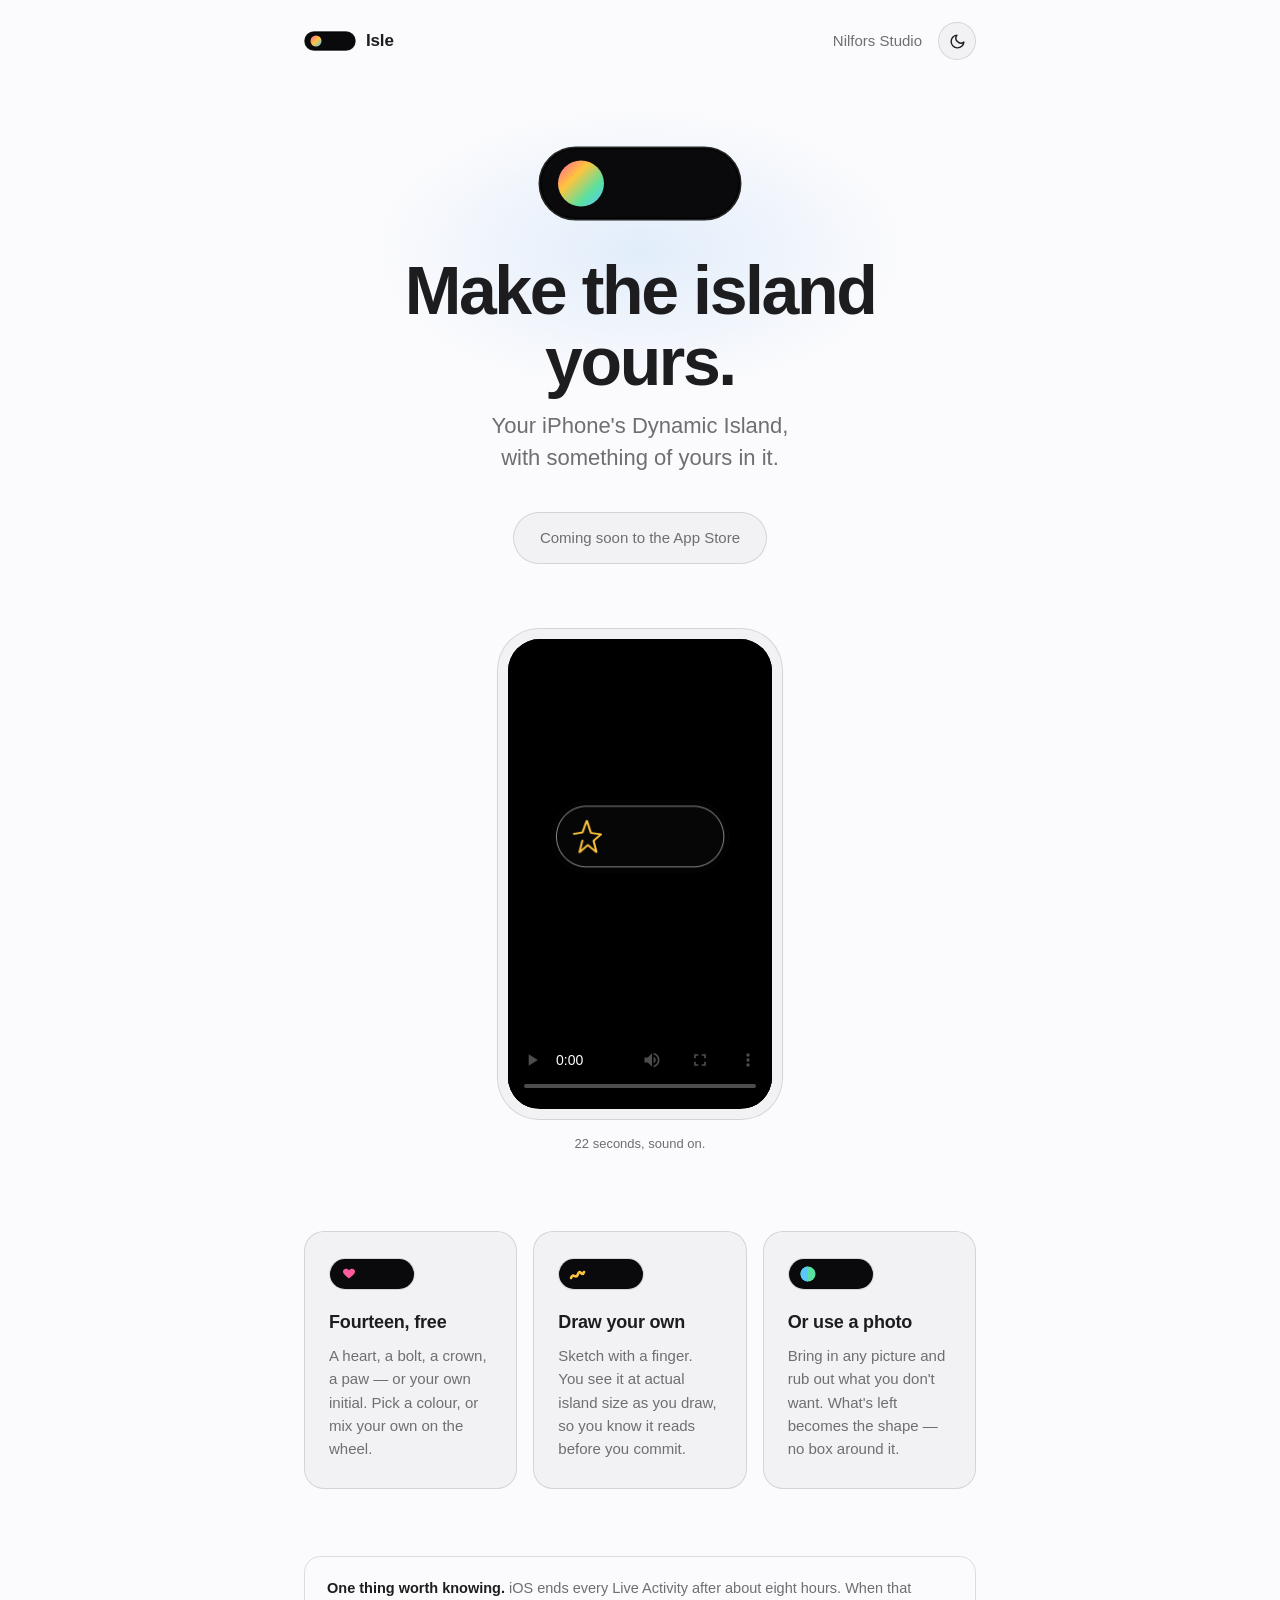
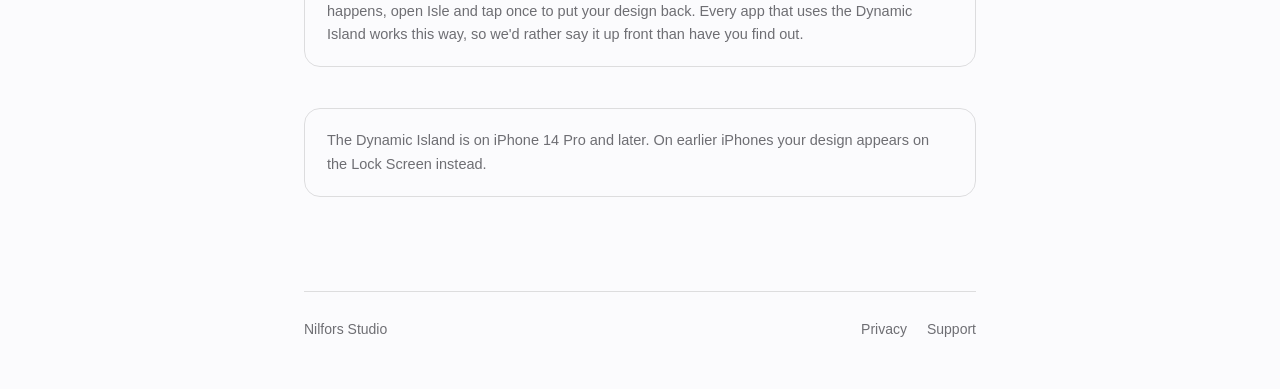
==== isle/index.html @ 1dcaf409 "Nilfors Studio website Static site for the studio and its projects. Isle lives at /isle with the pri" ====
<!doctype html>
<html lang="en">
<head>
<meta charset="utf-8">
<meta name="viewport" content="width=device-width, initial-scale=1">
<title>Isle — Make the island yours</title>
<meta name="description" content="Put a heart, a letter, or something you drew on your iPhone's Dynamic Island. Fourteen designs free.">
<meta property="og:title" content="Isle — Make the island yours">
<meta property="og:description" content="Put a heart, a letter, or something you drew on your iPhone's Dynamic Island.">
<!-- Absolute URL required by link previews. Change the host here and in the
     other two Isle pages if the studio domain differs. -->
<meta property="og:image" content="https://nilfors.studio/isle/poster.png">
<link rel="canonical" href="https://nilfors.studio/isle/">
<meta property="og:type" content="website">
<link rel="icon" href="favicon.svg" type="image/svg+xml">
<link rel="icon" href="../favicon.ico" sizes="48x48">
<link rel="apple-touch-icon" href="apple-touch-icon.png">
<meta name="theme-color" content="#000000">
<link rel="stylesheet" href="../base.css">
<link rel="stylesheet" href="isle.css">
<script>
  // Runs before paint so the right theme is on the first frame, no flash.
  (function () {
    var t;
    try { t = localStorage.getItem('nilfors-theme'); } catch (e) {}
    if (!t) t = window.matchMedia && window.matchMedia('(prefers-color-scheme: light)').matches ? 'light' : 'dark';
    document.documentElement.setAttribute('data-theme', t);
  })();
</script>
</head>
<body>

<div class="wrap">

  <header>
    <a class="brand" href="index.html">
      <svg width="52" height="20" viewBox="0 0 52 20" aria-hidden="true">
        <defs><linearGradient id="g1" x1="0" y1="0" x2="1" y2="1">
          <stop offset="0%" stop-color="#ff5c9e"/><stop offset="50%" stop-color="#ffc43d"/><stop offset="100%" stop-color="#5ac7ff"/>
        </linearGradient></defs>
        <rect x="1" y="1" width="50" height="18" rx="9" fill="var(--pill-fill)" stroke="var(--pill-stroke)" stroke-width="1.5"/>
        <circle cx="12" cy="10" r="5.5" fill="url(#g1)"/>
      </svg>
      Isle
    </a>
    <span class="spacer"></span>
    <a class="brand-up" href="../">Nilfors Studio</a>
    <button class="toggle" type="button" aria-label="Switch to light mode">
      <svg class="sun" width="17" height="17" viewBox="0 0 24 24" fill="none" stroke="currentColor" stroke-width="2" stroke-linecap="round"><circle cx="12" cy="12" r="4.5"/><path d="M12 2v2M12 20v2M2 12h2M20 12h2M4.9 4.9l1.4 1.4M17.7 17.7l1.4 1.4M19.1 4.9l-1.4 1.4M6.3 17.7l-1.4 1.4"/></svg>
      <svg class="moon" width="17" height="17" viewBox="0 0 24 24" fill="none" stroke="currentColor" stroke-width="2" stroke-linecap="round" stroke-linejoin="round"><path d="M21 12.8A9 9 0 1 1 11.2 3a7 7 0 0 0 9.8 9.8z"/></svg>
    </button>
  </header>

  <section class="hero">
    <svg class="mark" width="204" height="75" viewBox="0 0 204 75" role="img" aria-label="A Dynamic Island with a colour wheel inside it">
      <defs><linearGradient id="wheel" x1="0" y1="0" x2="1" y2="1">
        <stop offset="0%" stop-color="#ff5c9e"/><stop offset="35%" stop-color="#ffc43d"/>
        <stop offset="70%" stop-color="#5ae0a0"/><stop offset="100%" stop-color="#5ac7ff"/>
      </linearGradient></defs>
      <rect x="2" y="2" width="200" height="71" rx="35.5" fill="var(--pill-fill)" stroke="var(--pill-stroke)" stroke-width="3"/>
      <circle cx="43" cy="37.5" r="23" fill="url(#wheel)"/>
    </svg>

    <h1>Make the island yours.</h1>
    <p class="sub">Your iPhone's Dynamic Island, with something of yours in it.</p>
  </section>

  <section class="store">
    <!-- When Isle is live, replace this span with:
         <a class="badge live" href="https://apps.apple.com/app/idYOUR_APP_ID">Download on the App Store</a> -->
    <span class="badge">Coming soon to the App Store</span>
  </section>

  <section class="film">
    <div class="device">
      <video controls playsinline preload="metadata" poster="poster.png">
        <source src="isle-ad.mp4" type="video/mp4">
        Your browser can't play this video.
      </video>
    </div>
    <p class="caption">22 seconds, sound on.</p>
  </section>

  <section class="features">
    <div class="feature">
      <svg class="icon" width="86" height="32" viewBox="0 0 86 32" aria-hidden="true">
        <rect x="1" y="1" width="84" height="30" rx="15" fill="var(--pill-fill)" stroke="var(--line)" stroke-width="2"/>
        <path d="M20 12.6c-1.5-3-6-2.3-6 1 0 2.6 3.6 5 6 6.9 2.4-1.9 6-4.3 6-6.9 0-3.3-4.5-4-6-1z" fill="#ff5c9e"/>
      </svg>
      <h2>Fourteen, free</h2>
      <p>A heart, a bolt, a crown, a paw — or your own initial. Pick a colour, or
         mix your own on the wheel.</p>
    </div>

    <div class="feature">
      <svg class="icon" width="86" height="32" viewBox="0 0 86 32" aria-hidden="true">
        <rect x="1" y="1" width="84" height="30" rx="15" fill="var(--pill-fill)" stroke="var(--line)" stroke-width="2"/>
        <path d="M13 20c2-6 5 2 7-4s4 4 6-2" fill="none" stroke="#ffc43d" stroke-width="2.6" stroke-linecap="round"/>
      </svg>
      <h2>Draw your own</h2>
      <p>Sketch with a finger. You see it at actual island size as you draw, so
         you know it reads before you commit.</p>
    </div>

    <div class="feature">
      <svg class="icon" width="86" height="32" viewBox="0 0 86 32" aria-hidden="true">
        <rect x="1" y="1" width="84" height="30" rx="15" fill="var(--pill-fill)" stroke="var(--line)" stroke-width="2"/>
        <circle cx="20" cy="16" r="7.5" fill="#5ae0a0"/>
        <path d="M20 8.5a7.5 7.5 0 0 0 0 15z" fill="#5ac7ff"/>
      </svg>
      <h2>Or use a photo</h2>
      <p>Bring in any picture and rub out what you don't want. What's left
         becomes the shape — no box around it.</p>
    </div>
  </section>

  <section class="notes">
    <p class="note">
      <strong>One thing worth knowing.</strong> iOS ends every Live Activity
      after about eight hours. When that happens, open Isle and tap once to put
      your design back. Every app that uses the Dynamic Island works this way,
      so we'd rather say it up front than have you find out.
    </p>
    <p class="note">
      The Dynamic Island is on iPhone&nbsp;14&nbsp;Pro and later. On earlier
      iPhones your design appears on the Lock Screen instead.
    </p>
  </section>

  <footer>
    <a href="../">Nilfors Studio</a>
    <span class="spacer"></span>
    <a href="privacy.html">Privacy</a>
    <a href="support.html">Support</a>
  </footer>

</div>

<script src="../theme.js"></script>
</body>
</html>
---- base.css ----
/* Nilfors Studio — the shell every page shares.
   Deliberately plain: reset, theme, header, footer, long-form text. Nothing in
   here belongs to a particular project, because projects will not look alike.
   A project styles itself in its own stylesheet, loaded after this one.

   No web fonts, no CDNs, no analytics: the privacy policies claim we collect
   nothing, and a third-party font request would quietly make that untrue. */

:root {
  --bg: #000;
  --surface: rgba(255, 255, 255, 0.045);
  --surface-hi: rgba(255, 255, 255, 0.08);
  --text: #f5f5f7;
  --body: #d2d2d7;
  --muted: #86868b;
  --line: rgba(255, 255, 255, 0.12);
  --accent: #5ac7ff;
  --measure: 720px;
}

:root[data-theme="light"] {
  --bg: #fbfbfd;
  --surface: rgba(0, 0, 0, 0.035);
  --surface-hi: rgba(0, 0, 0, 0.06);
  --text: #1d1d1f;
  --body: #3a3a3c;
  --muted: #6e6e73;
  --line: rgba(0, 0, 0, 0.12);
  --accent: #0071e3;
}

* { box-sizing: border-box; }
html { -webkit-text-size-adjust: 100%; }

body {
  margin: 0;
  background: var(--bg);
  color: var(--text);
  font: 400 17px/1.6 -apple-system, BlinkMacSystemFont, "SF Pro Text",
        "Helvetica Neue", Arial, sans-serif;
  -webkit-font-smoothing: antialiased;
  transition: background 0.25s ease, color 0.25s ease;
}

a { color: var(--accent); text-decoration: none; }
a:hover { text-decoration: underline; }

.wrap { max-width: var(--measure); margin: 0 auto; padding: 0 24px; }

/* ---------- header ---------- */

header {
  display: flex;
  align-items: center;
  gap: 16px;
  padding: 22px 0;
}

.brand {
  display: inline-flex;
  align-items: center;
  gap: 10px;
  color: var(--text);
  font-weight: 600;
  letter-spacing: -0.01em;
}
.brand:hover { text-decoration: none; opacity: 0.8; }

/* Breadcrumb back to the studio from inside a project. */
.brand-up {
  color: var(--muted);
  font-size: 15px;
  font-weight: 400;
}
.brand-up:hover { color: var(--text); text-decoration: none; }

header .spacer { flex: 1; }

.toggle {
  display: inline-flex;
  align-items: center;
  justify-content: center;
  width: 38px;
  height: 38px;
  border: 1px solid var(--line);
  border-radius: 999px;
  background: var(--surface);
  color: var(--text);
  cursor: pointer;
  padding: 0;
  transition: background 0.2s ease, border-color 0.2s ease;
}
.toggle:hover { background: var(--surface-hi); }
.toggle svg { display: block; }
/* Show one icon per theme. */
.toggle .moon { display: none; }
:root[data-theme="light"] .toggle .moon { display: block; }
:root[data-theme="light"] .toggle .sun { display: none; }

/* ---------- long-form pages (privacy, support, anything wordy) ---------- */

.page { padding: 8px 0 24px; }

.page h1 {
  font-size: clamp(30px, 7vw, 42px);
  font-weight: 600;
  letter-spacing: -0.025em;
  margin: 16px 0 4px;
}

.page .updated { color: var(--muted); font-size: 14px; margin: 0 0 34px; }
.page h2 { margin: 42px 0 10px; font-size: 21px; font-weight: 600; letter-spacing: -0.01em; }
.page h3 { margin: 30px 0 6px; font-size: 17px; font-weight: 600; }
.page p, .page li { color: var(--body); }
.page ul { padding-left: 20px; }
.page li { margin-bottom: 6px; }

hr { border: 0; border-top: 1px solid var(--line); margin: 42px 0; }

/* ---------- footer ---------- */

footer {
  border-top: 1px solid var(--line);
  margin-top: 72px;
  padding: 26px 0 48px;
  color: var(--muted);
  font-size: 14px;
  display: flex;
  flex-wrap: wrap;
  gap: 8px 20px;
  align-items: center;
}

footer .spacer { flex: 1; }
footer a { color: var(--muted); }

@media (prefers-reduced-motion: reduce) {
  * { transition: none !important; }
}
---- isle/isle.css ----
/* Isle's own look, loaded after base.css. Everything here is Isle-specific:
   the glow, the black-glass pill, the product hero. Other projects get their
   own stylesheet and are free to look nothing like this. */

:root {
  --glow: rgba(120, 190, 255, 0.16);
  --pill-fill: #08080a;
  --pill-stroke: rgba(255, 255, 255, 0.9);
}

:root[data-theme="light"] {
  --glow: rgba(0, 113, 227, 0.10);
  /* The island itself is black glass — it stays dark in both themes, because
     that is what it actually looks like on the phone. */
  --pill-fill: #0a0a0c;
  --pill-stroke: rgba(0, 0, 0, 0.85);
}

/* ---------- hero ---------- */

.hero {
  position: relative;
  text-align: center;
  padding: 64px 0 8px;
}

/* Soft light behind the mark, so the pill doesn't float on flat black. */
.hero::before {
  content: "";
  position: absolute;
  top: 18px;
  left: 50%;
  width: min(560px, 90vw);
  height: 300px;
  transform: translateX(-50%);
  background: radial-gradient(ellipse at center, var(--glow), transparent 68%);
  pointer-events: none;
  z-index: 0;
}

.hero > * { position: relative; z-index: 1; }

.mark { display: block; margin: 0 auto; }

.hero h1 {
  margin: 34px 0 14px;
  font-size: clamp(40px, 8.5vw, 68px);
  font-weight: 600;
  letter-spacing: -0.035em;
  line-height: 1.04;
}

.hero .sub {
  margin: 0 auto;
  max-width: 26ch;
  color: var(--muted);
  font-size: clamp(18px, 3.4vw, 22px);
  line-height: 1.45;
}

/* ---------- store ---------- */

.store { text-align: center; padding: 30px 0 8px; }

.badge {
  display: inline-block;
  padding: 13px 26px;
  border: 1px solid var(--line);
  border-radius: 999px;
  color: var(--muted);
  font-size: 15px;
  background: var(--surface);
}

.badge.live {
  background: var(--text);
  border-color: var(--text);
  color: var(--bg);
  font-weight: 600;
}
.badge.live:hover { text-decoration: none; opacity: 0.88; }

/* ---------- film ---------- */

.film { margin: 56px auto 0; max-width: 286px; }

/* A slim bezel so the 9:16 film reads as a phone rather than a floating rect. */
.film .device {
  padding: 10px;
  border: 1px solid var(--line);
  border-radius: 42px;
  background: var(--surface);
}

.film video {
  width: 100%;
  display: block;
  border-radius: 32px;
  background: #000;
}

.caption { margin-top: 14px; text-align: center; color: var(--muted); font-size: 13px; }

/* ---------- features ---------- */

.features { padding: 64px 0 8px; display: grid; gap: 16px; }

@media (min-width: 760px) {
  .features { grid-template-columns: repeat(3, 1fr); }
}

.feature {
  padding: 26px 24px 28px;
  border: 1px solid var(--line);
  border-radius: 20px;
  background: var(--surface);
}

.feature .icon { margin-bottom: 18px; display: block; }

.feature h2 {
  margin: 0 0 7px;
  font-size: 18px;
  font-weight: 600;
  letter-spacing: -0.01em;
}

.feature p { margin: 0; color: var(--muted); font-size: 15px; line-height: 1.55; }

/* ---------- notes ---------- */

.notes { padding: 44px 0 8px; display: grid; gap: 12px; }

.note {
  padding: 20px 22px;
  border: 1px solid var(--line);
  border-radius: 16px;
  color: var(--muted);
  font-size: 14.5px;
  line-height: 1.6;
}
.note strong { color: var(--text); font-weight: 600; }
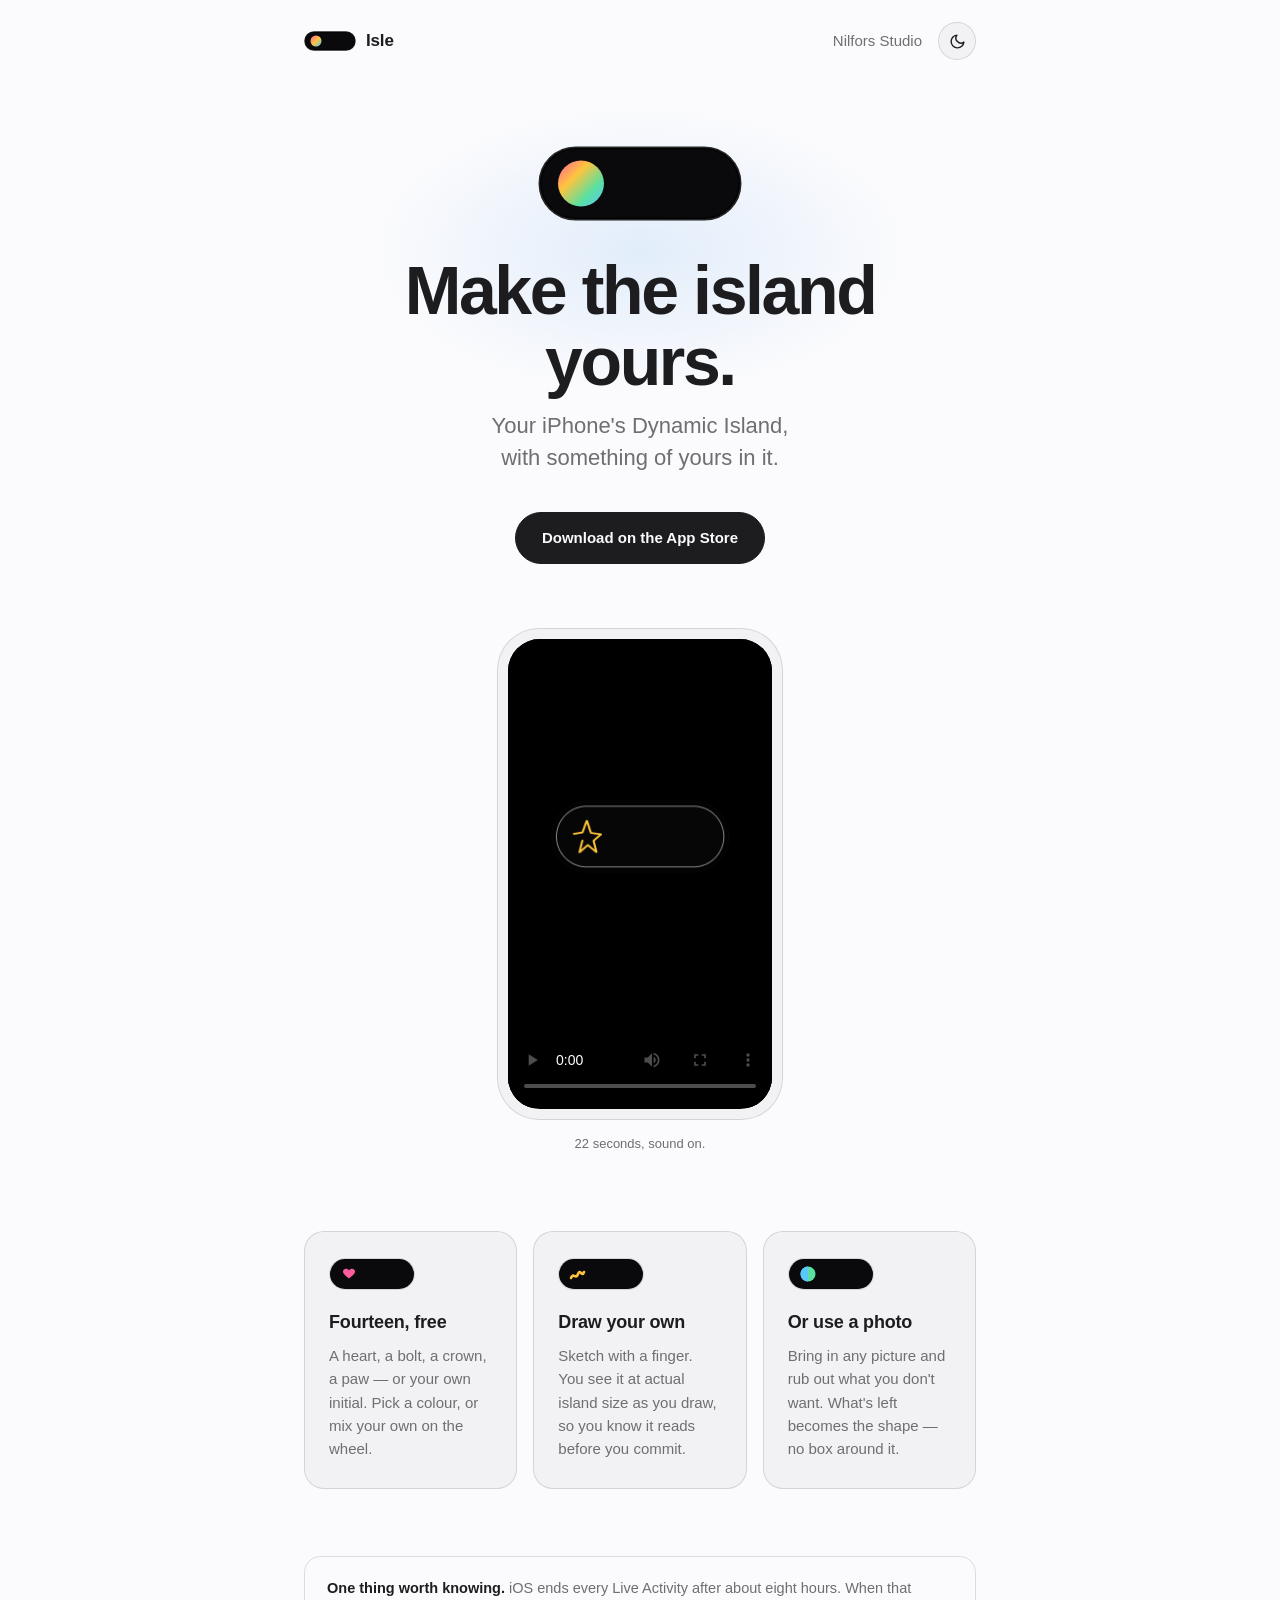
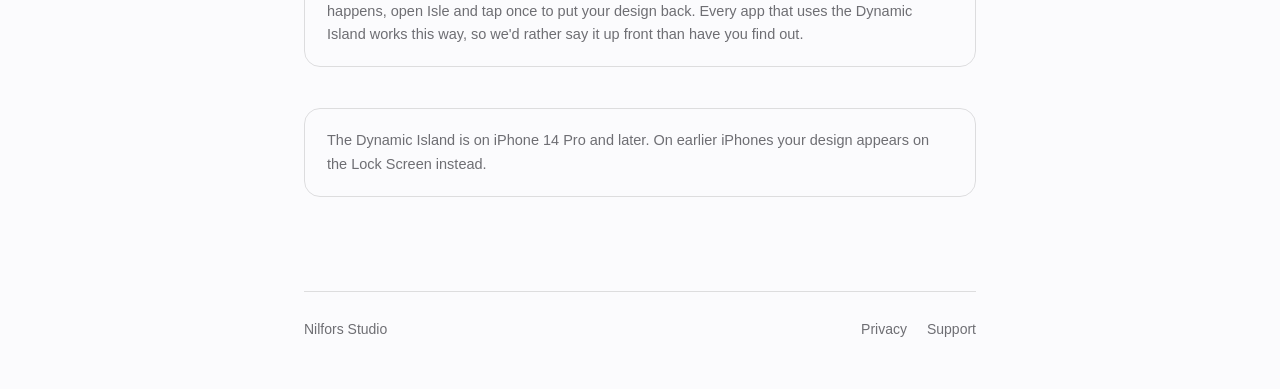
==== commit 2b5bebbc: "Isle is live Status pill on the studio index goes green, and the Isle page's placeholder becomes a r" ====
--- a/isle/index.html
+++ b/isle/index.html
@@ -16,8 +16,8 @@
 <link rel="icon" href="../favicon.ico" sizes="48x48">
 <link rel="apple-touch-icon" href="apple-touch-icon.png">
 <meta name="theme-color" content="#000000">
-<link rel="stylesheet" href="../base.css">
-<link rel="stylesheet" href="isle.css">
+<link rel="stylesheet" href="../base.css?v=2">
+<link rel="stylesheet" href="isle.css?v=2">
 <script>
   // Runs before paint so the right theme is on the first frame, no flash.
   (function () {
@@ -66,9 +66,10 @@
   </section>
 
   <section class="store">
-    <!-- When Isle is live, replace this span with:
-         <a class="badge live" href="https://apps.apple.com/app/idYOUR_APP_ID">Download on the App Store</a> -->
-    <span class="badge">Coming soon to the App Store</span>
+    <!-- No country code in the path on purpose: apps.apple.com/app/id… sends
+         each visitor to their own storefront. A /se/ link would drop everyone
+         into the Swedish store. -->
+    <a class="badge live" href="https://apps.apple.com/app/id6799445681">Download on the App Store</a>
   </section>
 
   <section class="film">
@@ -136,6 +137,6 @@
 
 </div>
 
-<script src="../theme.js"></script>
+<script src="../theme.js?v=2"></script>
 </body>
 </html>
--- a/base.css
+++ b/base.css
@@ -14,8 +14,12 @@
   --body: #d2d2d7;
   --muted: #86868b;
   --line: rgba(255, 255, 255, 0.12);
+  --line-hi: rgba(255, 255, 255, 0.26);
   --accent: #5ac7ff;
   --measure: 720px;
+  /* One easing for everything that moves, so the whole site accelerates the
+     same way. Slightly overshooting on the way out reads as physical. */
+  --ease: cubic-bezier(0.22, 0.61, 0.36, 1);
 }
 
 :root[data-theme="light"] {
@@ -26,6 +30,7 @@
   --body: #3a3a3c;
   --muted: #6e6e73;
   --line: rgba(0, 0, 0, 0.12);
+  --line-hi: rgba(0, 0, 0, 0.26);
   --accent: #0071e3;
 }
 
@@ -44,6 +49,15 @@
 
 a { color: var(--accent); text-decoration: none; }
 a:hover { text-decoration: underline; }
+
+/* Keyboard focus was leaning on the browser default, which lands a hairline
+   ring on a black page. One visible ring everywhere, and only for keyboards —
+   a mouse click on a card shouldn't leave it outlined. */
+:focus-visible {
+  outline: 2px solid var(--accent);
+  outline-offset: 3px;
+  border-radius: 6px;
+}
 
 .wrap { max-width: var(--measure); margin: 0 auto; padding: 0 24px; }
 
@@ -132,7 +146,8 @@
 }
 
 footer .spacer { flex: 1; }
-footer a { color: var(--muted); }
+footer a { color: var(--muted); transition: color 0.18s var(--ease); }
+footer a:hover { color: var(--text); text-decoration: none; }
 
 @media (prefers-reduced-motion: reduce) {
   * { transition: none !important; }
